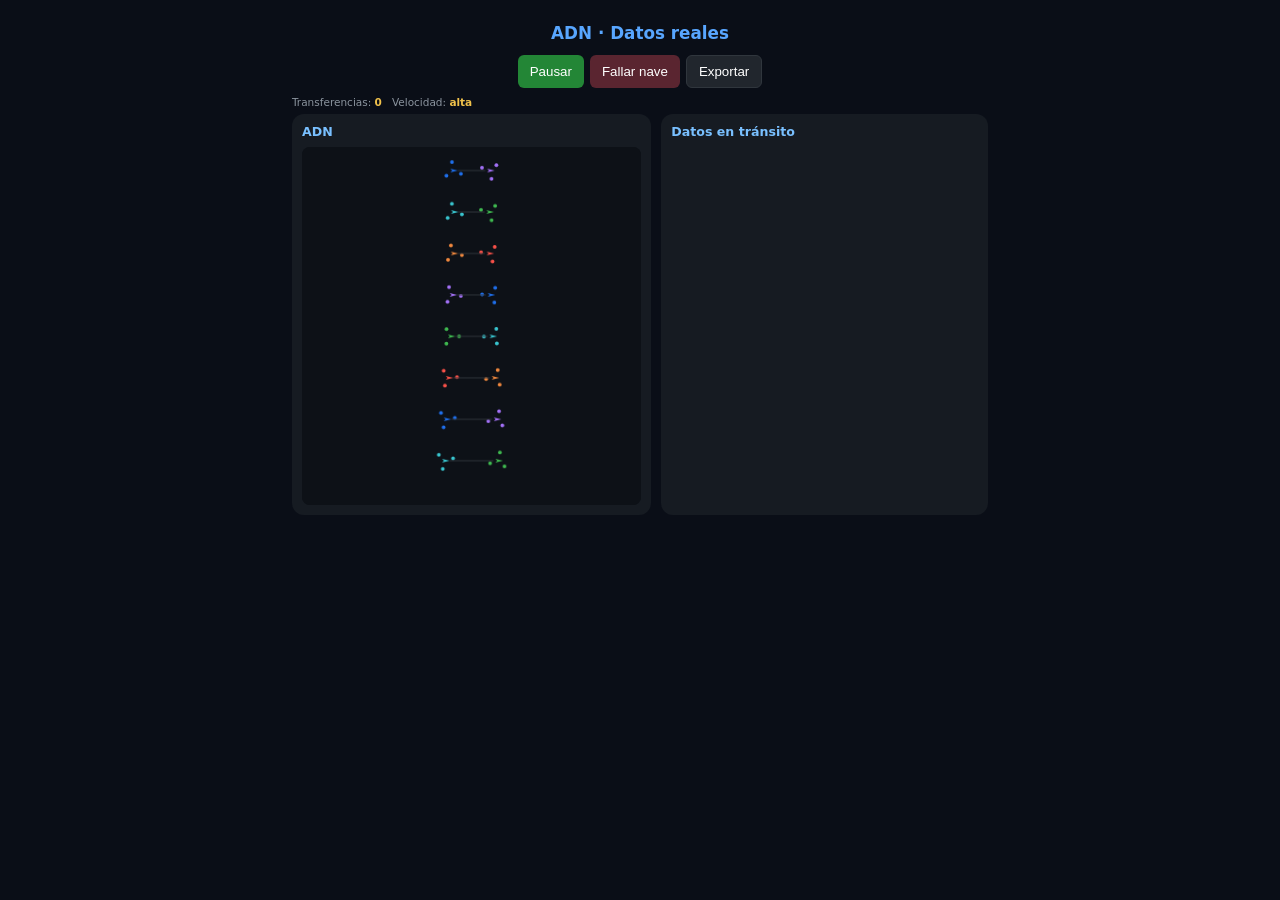
==== adn_datos_reales.html @ 2b7efff4 "Agregar simulación ADN con datos reales" ====
<!DOCTYPE html>
<html lang="es">
<head>
<meta charset="utf-8">
<meta name="viewport" content="width=device-width,initial-scale=1">
<title>ADN · Datos reales</title>
<style>
*{box-sizing:border-box}
body{margin:0;background:#0a0e17;color:#e6edf3;font:14px system-ui}
main{max-width:720px;margin:auto;padding:12px}
h1{color:#58a6ff;font-size:1.2em;text-align:center}
.controls{display:flex;flex-wrap:wrap;gap:6px;justify-content:center;margin:8px 0}
button{padding:8px 12px;border-radius:6px;border:none;background:#238636;color:#fff;cursor:pointer}
button.alt{background:#21262d;border:1px solid #30363d}
button.warn{background:#5a2530}
.views{display:grid;grid-template-columns:1.1fr 1fr;gap:10px}
@media(max-width:600px){.views{grid-template-columns:1fr}}
.panel{background:#161b22;border-radius:12px;padding:10px}
.panel h3{margin:0 0 8px;font-size:0.9em;color:#79c0ff}
canvas{width:100%;background:#0d1117;border-radius:8px;display:block}
.log{font-size:0.7em;color:#8b949e;max-height:180px;overflow:auto}
.entry{padding:3px 0;border-bottom:1px solid #21262d}
.entry b{color:#3fb950}
.stats{display:flex;gap:10px;font-size:0.75em;color:#8b949e;margin:6px 0}
.stats b{color:#f0c14b}
</style>
</head>
<body>
<main>
<h1>ADN · Datos reales</h1>
<div class="controls">
  <button onclick="togglePause()">Pausar</button>
  <button class="warn" onclick="failShip()">Fallar nave</button>
  <button class="alt" onclick="exportLog()">Exportar</button>
</div>
<div class="stats">
  <span>Transferencias: <b id="count">0</b></span>
  <span>Velocidad: <b id="speed">alta</b></span>
</div>
<div class="views">
  <div class="panel">
    <h3>ADN</h3>
    <canvas id="adn" width="360" height="380"></canvas>
  </div>
  <div class="panel">
    <h3>Datos en tránsito</h3>
    <div id="log" class="log"></div>
  </div>
</div>
</main>
<script>
const canvas = document.getElementById('adn');
const ctx = canvas.getContext('2d');
let t = 0, paused = false, transferCount = 0;
let packets = [];
let logEntries = [];

const colors = ['#1f6feb','#39c5cf','#f0883e','#a371f7','#3fb950','#f85149'];
const pairs = 8;
const ships = [];

const dataTypes = [
  { type: 'pago', unit: 'XRP', gen: () => (Math.random() * 50 + 1).toFixed(2) },
  { type: 'temperatura', unit: '°C', gen: () => (Math.random() * 15 + 18).toFixed(1) },
  { type: 'humedad', unit: '%', gen: () => Math.floor(Math.random() * 40 + 40) },
  { type: 'material', unit: 'm²', gen: () => (Math.random() * 20 + 5).toFixed(1) },
  { type: 'avance', unit: '%', gen: () => Math.floor(Math.random() * 30 + 70) },
  { type: 'alerta', unit: '', gen: () => ['filtración', 'retraso', 'faltante', 'ok'][Math.floor(Math.random() * 4)] }
];

for (let i = 0; i < pairs; i++) {
  const y = 25 + i * 44;
  ships.push({ id: i * 2, y, side: -1, color: colors[i % colors.length], alive: true });
  ships.push({ id: i * 2 + 1, y, side: 1, color: colors[(i + 3) % colors.length], alive: true });
}

function getPos(ship) {
  const twist = t * 0.5 + ship.y * 0.01;
  const offset = Math.sin(twist) * 35;
  return { x: 180 + ship.side * (24 - offset * 0.15), y: ship.y };
}

function spawnPacket() {
  const alive = ships.filter(s => s.alive);
  if (alive.length < 2) return;
  const from = alive[Math.floor(Math.random() * alive.length)];
  let to = alive[Math.floor(Math.random() * alive.length)];
  while (to === from) to = alive[Math.floor(Math.random() * alive.length)];
  const dt = dataTypes[Math.floor(Math.random() * dataTypes.length)];
  packets.push({ from, to, progress: 0, type: dt.type, value: dt.gen(), unit: dt.unit });
}

function addLog(msg) {
  logEntries.unshift({ time: new Date().toLocaleTimeString(), msg });
  document.getElementById('log').innerHTML = logEntries.slice(0, 25).map(e => 
    `<div class="entry">${e.time} · ${e.msg}</div>`
  ).join('');
  document.getElementById('count').textContent = ++transferCount;
}

function togglePause() { paused = !paused; }
function failShip() {
  const alive = ships.filter(s => s.alive);
  if (!alive.length) return;
  const ship = alive[Math.floor(Math.random() * alive.length)];
  ship.alive = false;
  addLog(`<b>Nave ${ship.id} falló</b>`);
  setTimeout(() => { ship.alive = true; addLog(`Nave ${ship.id} restaurada`); }, 2500);
}
function exportLog() {
  const a = document.createElement('a');
  a.href = URL.createObjectURL(new Blob([JSON.stringify(logEntries, null, 2)], { type: 'application/json' }));
  a.download = 'datos_adn.json';
  a.click();
}

function draw() {
  ctx.fillStyle = '#0d1117';
  ctx.fillRect(0, 0, 360, 380);

  ships.forEach(ship => {
    const pos = getPos(ship);
    ctx.globalAlpha = ship.alive ? 1 : 0.25;

    if (ship.alive) {
      for (let j = 0; j < 3; j++) {
        const a = t * 3 + j * (Math.PI * 2 / 3) + ship.id;
        ctx.fillStyle = ship.color;
        ctx.beginPath();
        ctx.arc(pos.x + Math.cos(a) * 9, pos.y + Math.sin(a) * 9, 2, 0, Math.PI * 2);
        ctx.fill();
      }
    }

    ctx.fillStyle = ship.alive ? ship.color : '#642f39';
    ctx.beginPath();
    ctx.moveTo(pos.x + 5, pos.y);
    ctx.lineTo(pos.x - 3, pos.y + 2);
    ctx.lineTo(pos.x - 1, pos.y);
    ctx.lineTo(pos.x - 3, pos.y - 2);
    ctx.fill();
    ctx.globalAlpha = 1;
  });

  for (let i = 0; i < pairs; i++) {
    const p1 = getPos(ships[i * 2]);
    const p2 = getPos(ships[i * 2 + 1]);
    ctx.strokeStyle = '#30363d';
    ctx.beginPath();
    ctx.moveTo(p1.x + 5, p1.y);
    ctx.lineTo(p2.x - 5, p2.y);
    ctx.stroke();
  }

  packets.forEach(p => {
    if (!p.from.alive || !p.to.alive) { p.progress = 2; return; }
    p.progress += 0.018;
    const fp = getPos(p.from), tp = getPos(p.to);
    const x = fp.x + (tp.x - fp.x) * p.progress;
    const y = fp.y + (tp.y - fp.y) * p.progress;
    ctx.fillStyle = '#f0c14b';
    ctx.beginPath();
    ctx.arc(x, y, 3, 0, Math.PI * 2);
    ctx.fill();
    if (p.progress >= 1) addLog(`Nave ${p.from.id}→${p.to.id}: <b>${p.type}</b> ${p.value}${p.unit}`);
  });
  packets = packets.filter(p => p.progress < 1.5);

  if (!paused && Math.random() < 0.04) spawnPacket();
  if (!paused) t += 0.025;
  requestAnimationFrame(draw);
}
draw();
</script>
</body>
</html>
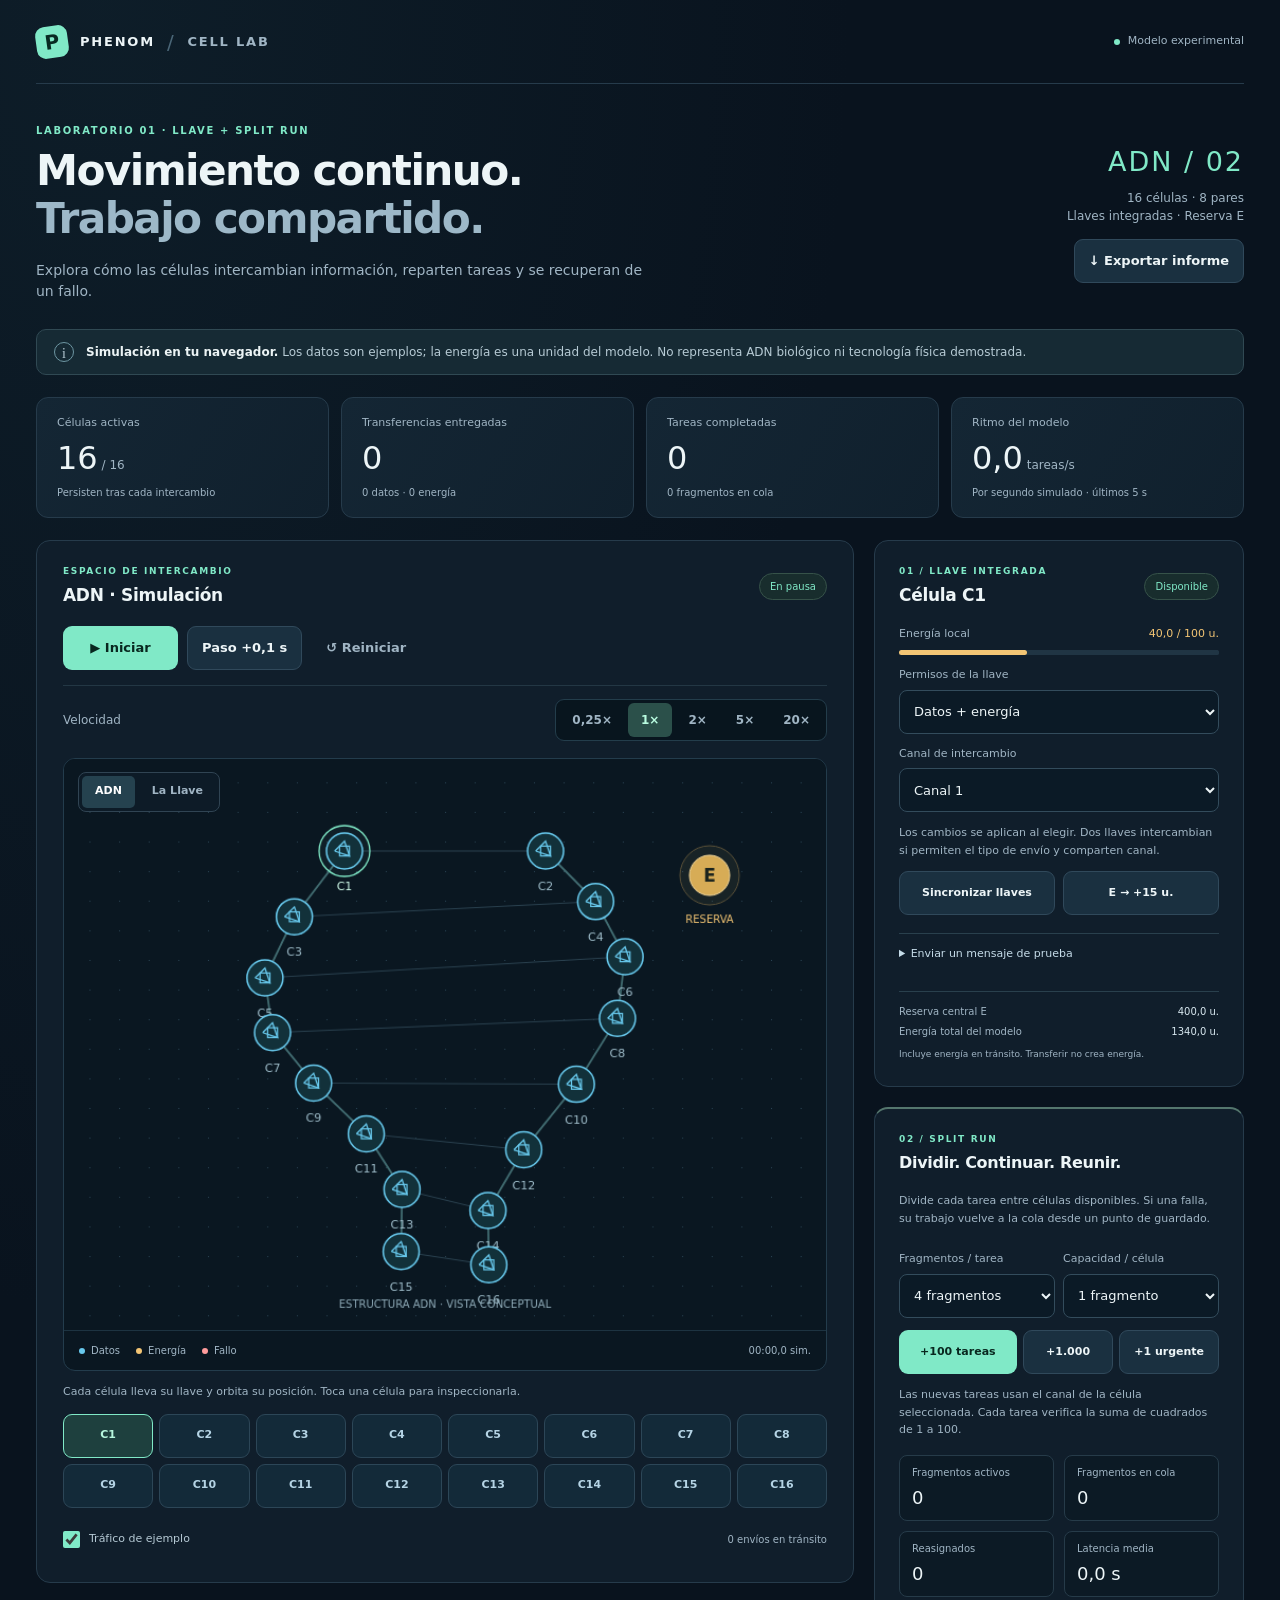
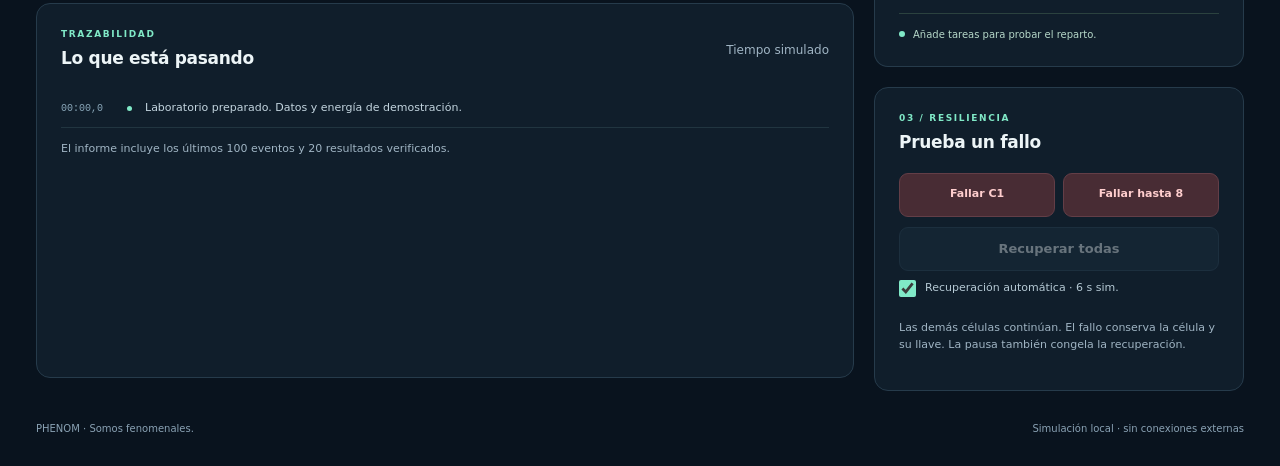
==== commit b13165d2: "feat: ampliar ADN con velocidades, llaves y Split Run resiliente Añade controles de tiempo, permisos" ====
--- a/adn_datos_reales.html
+++ b/adn_datos_reales.html
@@ -1,176 +1,89 @@
 <!DOCTYPE html>
 <html lang="es">
 <head>
-<meta charset="utf-8">
-<meta name="viewport" content="width=device-width,initial-scale=1">
-<title>ADN · Datos reales</title>
-<style>
-*{box-sizing:border-box}
-body{margin:0;background:#0a0e17;color:#e6edf3;font:14px system-ui}
-main{max-width:720px;margin:auto;padding:12px}
-h1{color:#58a6ff;font-size:1.2em;text-align:center}
-.controls{display:flex;flex-wrap:wrap;gap:6px;justify-content:center;margin:8px 0}
-button{padding:8px 12px;border-radius:6px;border:none;background:#238636;color:#fff;cursor:pointer}
-button.alt{background:#21262d;border:1px solid #30363d}
-button.warn{background:#5a2530}
-.views{display:grid;grid-template-columns:1.1fr 1fr;gap:10px}
-@media(max-width:600px){.views{grid-template-columns:1fr}}
-.panel{background:#161b22;border-radius:12px;padding:10px}
-.panel h3{margin:0 0 8px;font-size:0.9em;color:#79c0ff}
-canvas{width:100%;background:#0d1117;border-radius:8px;display:block}
-.log{font-size:0.7em;color:#8b949e;max-height:180px;overflow:auto}
-.entry{padding:3px 0;border-bottom:1px solid #21262d}
-.entry b{color:#3fb950}
-.stats{display:flex;gap:10px;font-size:0.75em;color:#8b949e;margin:6px 0}
-.stats b{color:#f0c14b}
-</style>
+  <meta charset="utf-8">
+  <meta name="viewport" content="width=device-width,initial-scale=1">
+  <meta name="theme-color" content="#09131e">
+  <meta name="description" content="Laboratorio interactivo Phenom: simulación ADN, llaves integradas y tareas Split Run.">
+  <title>Phenom · ADN / Split Run</title>
+  <link rel="icon" href="data:image/svg+xml,%3Csvg xmlns='http://www.w3.org/2000/svg' viewBox='0 0 60 60'%3E%3Crect width='60' height='60' rx='16' fill='%2309131e'/%3E%3Cpath d='M10 30 30 10 42 42Z' fill='none' stroke='%2373e0c1' stroke-width='4'/%3E%3C/svg%3E">
+  <link rel="stylesheet" href="styles.css">
+  <script defer src="engine.js"></script>
+  <script defer src="app.js"></script>
 </head>
 <body>
-<main>
-<h1>ADN · Datos reales</h1>
-<div class="controls">
-  <button onclick="togglePause()">Pausar</button>
-  <button class="warn" onclick="failShip()">Fallar nave</button>
-  <button class="alt" onclick="exportLog()">Exportar</button>
-</div>
-<div class="stats">
-  <span>Transferencias: <b id="count">0</b></span>
-  <span>Velocidad: <b id="speed">alta</b></span>
-</div>
-<div class="views">
-  <div class="panel">
-    <h3>ADN</h3>
-    <canvas id="adn" width="360" height="380"></canvas>
-  </div>
-  <div class="panel">
-    <h3>Datos en tránsito</h3>
-    <div id="log" class="log"></div>
-  </div>
-</div>
-</main>
-<script>
-const canvas = document.getElementById('adn');
-const ctx = canvas.getContext('2d');
-let t = 0, paused = false, transferCount = 0;
-let packets = [];
-let logEntries = [];
-
-const colors = ['#1f6feb','#39c5cf','#f0883e','#a371f7','#3fb950','#f85149'];
-const pairs = 8;
-const ships = [];
-
-const dataTypes = [
-  { type: 'pago', unit: 'XRP', gen: () => (Math.random() * 50 + 1).toFixed(2) },
-  { type: 'temperatura', unit: '°C', gen: () => (Math.random() * 15 + 18).toFixed(1) },
-  { type: 'humedad', unit: '%', gen: () => Math.floor(Math.random() * 40 + 40) },
-  { type: 'material', unit: 'm²', gen: () => (Math.random() * 20 + 5).toFixed(1) },
-  { type: 'avance', unit: '%', gen: () => Math.floor(Math.random() * 30 + 70) },
-  { type: 'alerta', unit: '', gen: () => ['filtración', 'retraso', 'faltante', 'ok'][Math.floor(Math.random() * 4)] }
-];
-
-for (let i = 0; i < pairs; i++) {
-  const y = 25 + i * 44;
-  ships.push({ id: i * 2, y, side: -1, color: colors[i % colors.length], alive: true });
-  ships.push({ id: i * 2 + 1, y, side: 1, color: colors[(i + 3) % colors.length], alive: true });
-}
-
-function getPos(ship) {
-  const twist = t * 0.5 + ship.y * 0.01;
-  const offset = Math.sin(twist) * 35;
-  return { x: 180 + ship.side * (24 - offset * 0.15), y: ship.y };
-}
-
-function spawnPacket() {
-  const alive = ships.filter(s => s.alive);
-  if (alive.length < 2) return;
-  const from = alive[Math.floor(Math.random() * alive.length)];
-  let to = alive[Math.floor(Math.random() * alive.length)];
-  while (to === from) to = alive[Math.floor(Math.random() * alive.length)];
-  const dt = dataTypes[Math.floor(Math.random() * dataTypes.length)];
-  packets.push({ from, to, progress: 0, type: dt.type, value: dt.gen(), unit: dt.unit });
-}
-
-function addLog(msg) {
-  logEntries.unshift({ time: new Date().toLocaleTimeString(), msg });
-  document.getElementById('log').innerHTML = logEntries.slice(0, 25).map(e => 
-    `<div class="entry">${e.time} · ${e.msg}</div>`
-  ).join('');
-  document.getElementById('count').textContent = ++transferCount;
-}
-
-function togglePause() { paused = !paused; }
-function failShip() {
-  const alive = ships.filter(s => s.alive);
-  if (!alive.length) return;
-  const ship = alive[Math.floor(Math.random() * alive.length)];
-  ship.alive = false;
-  addLog(`<b>Nave ${ship.id} falló</b>`);
-  setTimeout(() => { ship.alive = true; addLog(`Nave ${ship.id} restaurada`); }, 2500);
-}
-function exportLog() {
-  const a = document.createElement('a');
-  a.href = URL.createObjectURL(new Blob([JSON.stringify(logEntries, null, 2)], { type: 'application/json' }));
-  a.download = 'datos_adn.json';
-  a.click();
-}
-
-function draw() {
-  ctx.fillStyle = '#0d1117';
-  ctx.fillRect(0, 0, 360, 380);
-
-  ships.forEach(ship => {
-    const pos = getPos(ship);
-    ctx.globalAlpha = ship.alive ? 1 : 0.25;
-
-    if (ship.alive) {
-      for (let j = 0; j < 3; j++) {
-        const a = t * 3 + j * (Math.PI * 2 / 3) + ship.id;
-        ctx.fillStyle = ship.color;
-        ctx.beginPath();
-        ctx.arc(pos.x + Math.cos(a) * 9, pos.y + Math.sin(a) * 9, 2, 0, Math.PI * 2);
-        ctx.fill();
-      }
-    }
-
-    ctx.fillStyle = ship.alive ? ship.color : '#642f39';
-    ctx.beginPath();
-    ctx.moveTo(pos.x + 5, pos.y);
-    ctx.lineTo(pos.x - 3, pos.y + 2);
-    ctx.lineTo(pos.x - 1, pos.y);
-    ctx.lineTo(pos.x - 3, pos.y - 2);
-    ctx.fill();
-    ctx.globalAlpha = 1;
-  });
-
-  for (let i = 0; i < pairs; i++) {
-    const p1 = getPos(ships[i * 2]);
-    const p2 = getPos(ships[i * 2 + 1]);
-    ctx.strokeStyle = '#30363d';
-    ctx.beginPath();
-    ctx.moveTo(p1.x + 5, p1.y);
-    ctx.lineTo(p2.x - 5, p2.y);
-    ctx.stroke();
-  }
-
-  packets.forEach(p => {
-    if (!p.from.alive || !p.to.alive) { p.progress = 2; return; }
-    p.progress += 0.018;
-    const fp = getPos(p.from), tp = getPos(p.to);
-    const x = fp.x + (tp.x - fp.x) * p.progress;
-    const y = fp.y + (tp.y - fp.y) * p.progress;
-    ctx.fillStyle = '#f0c14b';
-    ctx.beginPath();
-    ctx.arc(x, y, 3, 0, Math.PI * 2);
-    ctx.fill();
-    if (p.progress >= 1) addLog(`Nave ${p.from.id}→${p.to.id}: <b>${p.type}</b> ${p.value}${p.unit}`);
-  });
-  packets = packets.filter(p => p.progress < 1.5);
-
-  if (!paused && Math.random() < 0.04) spawnPacket();
-  if (!paused) t += 0.025;
-  requestAnimationFrame(draw);
-}
-draw();
-</script>
+  <a href="#laboratorio" class="skip-link">Ir al laboratorio</a>
+  <main>
+    <header class="topbar">
+      <a class="brand" href="./"><span class="brand-mark" aria-hidden="true">P</span> PHENOM <span class="brand-divider">/</span> <span class="muted">CELL LAB</span></a>
+      <span class="experiment"><span class="dot"></span> Modelo experimental</span>
+    </header>
+    <section class="hero">
+      <div><p class="eyebrow">LABORATORIO 01 · LLAVE + SPLIT RUN</p><h1>Movimiento continuo.<br><span>Trabajo compartido.</span></h1><p class="intro">Explora cómo las células intercambian información, reparten tareas y se recuperan de un fallo.</p></div>
+      <div class="hero-aside"><div class="version">ADN / 02</div><p>16 células · 8 pares<br>Llaves integradas · Reserva E</p><button id="export" class="secondary">↓ Exportar informe</button></div>
+    </section>
+    <div class="notice"><span class="notice-icon" aria-hidden="true">i</span><p><strong>Simulación en tu navegador.</strong> Los datos son ejemplos; la energía es una unidad del modelo. No representa ADN biológico ni tecnología física demostrada.</p></div>
+    <section class="metrics" aria-label="Métricas de la simulación">
+      <div class="metric"><span>Células activas</span><strong><b id="active">16</b><small> / 16</small></strong><span class="metric-foot">Persisten tras cada intercambio</span></div>
+      <div class="metric"><span>Transferencias entregadas</span><strong id="transfers">0</strong><span class="metric-foot" id="transfer-detail">0 datos · 0 energía</span></div>
+      <div class="metric"><span>Tareas completadas</span><strong id="completed">0</strong><span class="metric-foot" id="task-detail">0 fragmentos en cola</span></div>
+      <div class="metric"><span>Ritmo del modelo</span><strong><b id="rate">0,0</b><small> tareas/s</small></strong><span class="metric-foot">Por segundo simulado · últimos 5 s</span></div>
+    </section>
+    <section id="laboratorio" class="workspace">
+      <div class="lab-column">
+        <div class="panel simulation-panel">
+          <div class="panel-title"><div><p class="eyebrow">ESPACIO DE INTERCAMBIO</p><h2>ADN · Simulación</h2></div><span id="status" class="status">En pausa</span></div>
+          <div class="transport"><button id="play" class="primary">▶ Iniciar</button><button id="step" class="secondary">Paso +0,1 s</button><button id="reset" class="quiet">↺ Reiniciar</button></div>
+          <div class="speed-row"><span>Velocidad</span><div class="segmented" role="group" aria-label="Velocidad de simulación"><button data-speed="0.25" aria-pressed="false">0,25×</button><button data-speed="1" aria-pressed="true">1×</button><button data-speed="2" aria-pressed="false">2×</button><button data-speed="5" aria-pressed="false">5×</button><button data-speed="20" aria-pressed="false">20×</button></div></div>
+          <div class="canvas-wrap">
+            <div class="view-tabs" role="group" aria-label="Vista de la simulación"><button data-view="adn" aria-pressed="true">ADN</button><button data-view="key" aria-pressed="false">La Llave</button></div>
+            <canvas id="view" width="720" height="540" aria-label="Células con llave integrada, órbitas y transferencias. También puedes seleccionarlas con los botones bajo el gráfico.">Tu navegador necesita soporte para canvas. Los controles y las métricas permanecen disponibles.</canvas>
+            <div class="canvas-footer"><span><span class="dot cyan"></span> Datos</span><span><span class="dot gold"></span> Energía</span><span><span class="dot red"></span> Fallo</span><span id="clock">00:00,0 sim.</span></div>
+          </div>
+          <p id="view-caption" class="caption">Cada célula lleva su llave y orbita su posición. Toca una célula para inspeccionarla.</p>
+          <div class="cell-selector" id="cell-selector" role="group" aria-label="Seleccionar célula"></div>
+          <div class="lab-options"><label class="check"><input id="traffic" type="checkbox" checked> Tráfico de ejemplo</label><span id="packet-count" class="muted">0 envíos en tránsito</span></div>
+        </div>
+        <div class="panel events-panel">
+          <div class="panel-title"><div><p class="eyebrow">TRAZABILIDAD</p><h2>Lo que está pasando</h2></div><span class="muted small">Tiempo simulado</span></div>
+          <ol id="events" class="events" aria-label="Últimos eventos"></ol>
+          <p class="caption">El informe incluye los últimos 100 eventos y 20 resultados verificados.</p>
+        </div>
+      </div>
+      <aside class="control-column">
+        <section class="panel key-panel" aria-labelledby="key-title">
+          <div class="panel-title"><div><p class="eyebrow">01 / LLAVE INTEGRADA</p><h2 id="key-title">Célula <span id="selected-name">C1</span></h2></div><span id="cell-state" class="tag">Disponible</span></div>
+          <div class="energy-reading"><span>Energía local <b id="cell-energy">40,0 / 100 u.</b></span><progress id="energy-bar" max="100" value="40" aria-label="Energía de la célula"></progress></div>
+          <label class="field">Permisos de la llave<select id="key-mode"><option value="both">Datos + energía</option><option value="data">Solo datos</option><option value="energy">Solo energía</option><option value="closed">Llave cerrada</option></select></label>
+          <label class="field">Canal de intercambio<select id="key-channel"><option value="1">Canal 1</option><option value="2">Canal 2</option><option value="3">Canal 3</option><option value="4">Canal 4</option></select></label>
+          <p class="hint">Los cambios se aplican al elegir. Dos llaves intercambian si permiten el tipo de envío y comparten canal.</p>
+          <div class="two-buttons"><button id="sync" class="secondary">Sincronizar llaves</button><button id="support" class="secondary">E → +15 u.</button></div>
+          <details class="details"><summary>Enviar un mensaje de prueba</summary><label class="field">Mensaje<input id="payload" type="text" maxlength="160" value="Phenom · conexión de prueba" autocomplete="off"></label><label class="field">Destino<select id="destination"></select></label><button id="send" class="secondary full">Enviar desde la célula seleccionada</button></details>
+          <div class="energy-total"><span>Reserva central E <b id="reserve">400,0 u.</b></span><span>Energía total del modelo <b id="total-energy">—</b></span><small>Incluye energía en tránsito. Transferir no crea energía.</small></div>
+        </section>
+        <section class="panel split-panel" aria-labelledby="split-title">
+          <div class="panel-title"><div><p class="eyebrow">02 / SPLIT RUN</p><h2 id="split-title">Dividir. Continuar. Reunir.</h2></div></div>
+          <p class="hint">Divide cada tarea entre células disponibles. Si una falla, su trabajo vuelve a la cola desde un punto de guardado.</p>
+          <div class="two-fields"><label class="field">Fragmentos / tarea<select id="parts"><option value="1">1 · sin división</option><option value="2">2 fragmentos</option><option value="4" selected>4 fragmentos</option></select></label><label class="field">Capacidad / célula<select id="capacity"><option value="1">1 fragmento</option><option value="2">2 simultáneos</option><option value="4">4 simultáneos</option></select></label></div>
+          <div class="task-buttons"><button id="add-small" class="primary">+100 tareas</button><button id="add-large" class="secondary">+1.000</button><button id="add-urgent" class="secondary">+1 urgente</button></div>
+          <p class="hint">Las nuevas tareas usan el canal de la célula seleccionada. Cada tarea verifica la suma de cuadrados de 1 a 100.</p>
+          <dl class="split-stats"><div><dt>Fragmentos activos</dt><dd id="running">0</dd></div><div><dt>Fragmentos en cola</dt><dd id="queued">0</dd></div><div><dt>Reasignados</dt><dd id="reassigned">0</dd></div><div><dt>Latencia media</dt><dd id="latency">0,0 s</dd></div></dl>
+          <p id="queue-note" class="queue-note" hidden></p>
+          <div class="result-line"><span class="dot"></span><span id="result">Añade tareas para probar el reparto.</span></div>
+        </section>
+        <section class="panel" aria-labelledby="fault-title">
+          <div class="panel-title"><div><p class="eyebrow">03 / RESILIENCIA</p><h2 id="fault-title">Prueba un fallo</h2></div></div>
+          <div class="two-buttons"><button id="fail-selected" class="danger">Fallar C1</button><button id="fail-half" class="danger">Fallar hasta 8</button></div>
+          <button id="recover" class="secondary full">Recuperar todas</button>
+          <label class="check"><input id="auto-recovery" type="checkbox" checked> Recuperación automática · 6 s sim.</label>
+          <p class="hint">Las demás células continúan. El fallo conserva la célula y su llave. La pausa también congela la recuperación.</p>
+        </section>
+      </aside>
+    </section>
+    <footer><span>PHENOM · Somos fenomenales.</span><span>Simulación local · sin conexiones externas</span></footer>
+  </main>
+  <div id="announcement" class="toast" role="status" aria-live="polite"></div>
+  <dialog id="reset-dialog"><h2>¿Reiniciar el laboratorio?</h2><p>Se borrarán las tareas, métricas y cambios de llaves de esta sesión. Puedes exportar el informe antes.</p><form method="dialog"><button value="cancel" class="secondary">Cancelar</button><button value="reset" class="primary">Reiniciar</button></form></dialog>
+  <noscript><p class="notice">Activa JavaScript para utilizar la simulación.</p></noscript>
 </body>
-</html>+</html>
--- a/styles.css
+++ b/styles.css
@@ -0,0 +1,8 @@
+:root{color-scheme:dark;--bg:#09131e;--panel:#101e2b;--panel-2:#122331;--border:#263b4b;--text:#edf5f7;--muted:#a0b5c4;--accent:#80e9c7;--cyan:#68c9ed;--gold:#f3c574;--red:#ff9c9c;font-family:Inter,ui-sans-serif,system-ui,-apple-system,BlinkMacSystemFont,"Segoe UI",sans-serif}
+*{box-sizing:border-box}body{margin:0;background:radial-gradient(ellipse at 8% 0%,#17323e55,transparent 45%),var(--bg);color:var(--text);font-size:14px;line-height:1.5}button,input,select{font:inherit}button,a,input,select,summary{-webkit-tap-highlight-color:transparent}button{cursor:pointer;min-height:44px;border:1px solid transparent;border-radius:9px;padding:10px 14px;font-size:13px;font-weight:650;transition:background .15s,border-color .15s}button:disabled{opacity:.4;cursor:default}button:focus-visible,a:focus-visible,select:focus-visible,input:focus-visible,summary:focus-visible{outline:2px solid var(--accent);outline-offset:3px}button:hover:not(:disabled){filter:brightness(1.12)}button.primary{background:var(--accent);color:#08271f}button.secondary{background:#1a3040;color:var(--text);border-color:#30495b}button.quiet{background:transparent;color:var(--muted)}button.danger{background:#482c34;color:#ffcece;border-color:#633e47}.full{width:100%;margin-top:10px}.muted{color:var(--muted)}.small{font-size:12px}main{max-width:1420px;margin:0 auto;padding:0 36px}.topbar{display:flex;align-items:center;justify-content:space-between;gap:16px;min-height:84px;border-bottom:1px solid var(--border)}.brand{display:flex;align-items:center;gap:12px;text-decoration:none;color:var(--text);font-size:13px;font-weight:750;letter-spacing:1.8px}.brand-mark{display:grid;place-items:center;background:var(--accent);color:#082a22;font-size:20px;width:32px;height:32px;border-radius:9px;letter-spacing:0;transform:rotate(-8deg)}.brand-divider{color:#4a6677;font-size:20px;font-weight:400}.experiment{font-size:11px;color:var(--muted);display:flex;align-items:center;gap:8px;white-space:nowrap}.dot{width:6px;height:6px;display:inline-block;background:var(--accent);border-radius:50%;flex-shrink:0}.cyan{background:var(--cyan)}.gold{background:var(--gold)}.red{background:var(--red)}.hero{display:flex;justify-content:space-between;gap:28px;padding:39px 0 27px;align-items:center}.eyebrow{font-size:10px;font-weight:700;color:var(--accent);letter-spacing:1.65px;margin:0 0 9px}h1{font-size:clamp(30px,3.3vw,48px);line-height:1.14;letter-spacing:-1.6px;margin:0}h1 span{color:#9db8c8}.intro{color:var(--muted);max-width:620px;margin:17px 0 0;font-size:14px}.hero-aside{min-width:180px;text-align:right}.version{font-size:27px;color:var(--accent);font-weight:300;letter-spacing:2px}.hero-aside p{color:var(--muted);font-size:12px;margin:6px 0 14px}.notice{display:flex;align-items:center;gap:12px;background:#162a34;border:1px solid #304953;padding:12px 17px;border-radius:10px;color:#b7cbd5}.notice p{margin:0;font-size:12px}.notice strong{color:#ecf4f5}.notice-icon{border:1px solid #6d96a2;border-radius:50%;width:20px;height:20px;display:grid;place-items:center;flex-shrink:0;font-family:Georgia,serif}.metrics{display:grid;grid-template-columns:repeat(4,1fr);margin:22px 0;gap:12px}.metric{border:1px solid var(--border);background:linear-gradient(120deg,#142634,#10202d);border-radius:12px;padding:17px 20px;min-width:0}.metric>span{display:block;font-size:11px;color:var(--muted)}.metric>strong{display:block;font-size:32px;font-weight:500;line-height:1.4;margin:4px 0}.metric b{font-weight:500}.metric small{font-size:12px;color:var(--muted);font-weight:400}.metric .metric-foot{font-size:10px}.workspace{display:grid;grid-template-columns:minmax(0,1fr) 354px;gap:20px;align-items:start}.lab-column,.control-column{display:flex;flex-direction:column;gap:20px;min-width:0}.panel{border:1px solid var(--border);border-radius:14px;padding:21px;background:var(--panel);overflow:hidden}.panel-title{display:flex;align-items:center;justify-content:space-between;gap:12px;margin-bottom:17px}.panel-title .eyebrow{font-size:9px;margin-bottom:5px}h2{margin:0;font-size:17px;font-weight:600;letter-spacing:-.3px}.status,.tag{font-size:10px;white-space:nowrap;padding:5px 10px;border:1px solid #365249;border-radius:30px;background:#182d2d;color:var(--accent)}.status.running{background:#204939}.tag.failed{background:#422b35;color:#ffc3c3;border-color:#70454e}.transport{display:flex;gap:9px;flex-wrap:wrap;margin-bottom:15px}.transport .primary{min-width:115px}.speed-row{display:flex;align-items:center;justify-content:space-between;gap:14px;border-top:1px solid #233744;padding:13px 0 17px}.speed-row>span{font-size:12px;color:var(--muted)}.segmented{display:flex;gap:3px;padding:3px;background:#08151e;border:1px solid #233d4b;border-radius:9px}.segmented button{border:0;background:transparent;color:var(--muted);padding:5px 13px;min-height:34px;font-size:12px;border-radius:6px}.segmented button[aria-pressed=true]{background:#2b504a;color:#b9fce0}.canvas-wrap{position:relative;border:1px solid #233c4c;border-radius:12px;background:#0a1721;overflow:hidden}.view-tabs{position:absolute;top:13px;left:14px;display:flex;gap:4px;z-index:1;border:1px solid #304453;border-radius:8px;padding:3px;background:#0d1b27}.view-tabs button{min-height:32px;font-size:11px;padding:5px 13px;color:var(--muted);background:transparent;border:0;border-radius:5px}.view-tabs button[aria-pressed=true]{background:#25424f;color:#fff}canvas{display:block;width:100%;height:auto;aspect-ratio:4/3;touch-action:pan-y}.canvas-footer{display:flex;align-items:center;gap:16px;min-height:40px;padding:8px 15px;font-size:10px;color:var(--muted);border-top:1px solid #1d3341}.canvas-footer>span{display:flex;gap:6px;align-items:center}.canvas-footer #clock{margin-left:auto;font-variant-numeric:tabular-nums}.caption{font-size:11px;color:var(--muted);margin:13px 0}.cell-selector{display:grid;grid-template-columns:repeat(8,1fr);gap:6px}.cell-selector button{min-width:0;padding:5px 2px;font-size:11px;background:#132a39;border:1px solid #2c4657;color:#b5d4e5;font-variant-numeric:tabular-nums}.cell-selector button[aria-pressed=true]{border-color:var(--accent);background:#1e403e;color:#b7f7dd}.cell-selector button[data-state=failed]{color:#ffb6b6;background:#402a34;border-color:#734752}.cell-selector button[data-state=closed]{color:#b1b7c4;background:#242e3c}.lab-options{display:flex;justify-content:space-between;gap:12px;align-items:center;margin-top:14px;font-size:10px}.check{display:flex;align-items:center;gap:9px;color:#b5c9d4;font-size:11px;min-height:36px;cursor:pointer}.check input{accent-color:var(--accent);width:17px;height:17px;margin:0}.field{display:flex;flex-direction:column;font-size:11px;color:var(--muted);gap:6px;margin:12px 0}select,input[type=text]{border:1px solid #334c5c;background:#0b1a26;color:var(--text);border-radius:8px;min-height:44px;width:100%;min-width:0;padding:8px 10px;font-size:13px}.hint{font-size:11px;line-height:1.6;color:var(--muted);margin:12px 0}.two-buttons,.two-fields{display:grid;grid-template-columns:1fr 1fr;gap:8px}.two-buttons button{font-size:11px;padding:9px 6px}.energy-reading>span{display:flex;justify-content:space-between;font-size:11px;color:var(--muted);margin-bottom:8px}.energy-reading b{color:var(--gold);font-weight:500}progress{width:100%;height:5px;border:0;border-radius:10px;background:#203544;display:block;accent-color:var(--gold)}progress::-webkit-progress-bar{background:#203544;border-radius:10px}progress::-webkit-progress-value{background:var(--gold);border-radius:10px}progress::-moz-progress-bar{background:var(--gold);border-radius:10px}.details{border-top:1px solid #29404d;margin-top:18px;padding-top:12px}.details summary{cursor:pointer;font-size:11px;color:#c5dce9;min-height:30px}.energy-total{margin-top:15px;border-top:1px solid #29404d;padding-top:12px;display:flex;flex-direction:column;gap:5px}.energy-total>span{display:flex;justify-content:space-between;gap:8px;font-size:10px;color:var(--muted)}.energy-total b{color:#d7e7ef;font-weight:500}.energy-total small{font-size:9px;color:var(--muted);margin-top:4px}.split-panel{border-top:2px solid #54766d}.split-panel h2{font-size:16px}.task-buttons{display:grid;grid-template-columns:1.3fr 1fr 1.1fr;gap:6px}.task-buttons button{font-size:11px;padding:9px 4px}.split-stats{display:grid;grid-template-columns:1fr 1fr;gap:10px;margin:16px 0}.split-stats>div{background:#0c1a25;border:1px solid #263b49;padding:9px 12px;border-radius:8px}.split-stats dt{font-size:10px;color:var(--muted)}.split-stats dd{margin:4px 0 0;font-size:18px}.result-line{display:flex;align-items:center;gap:8px;font-size:10px;color:#b6d8c9;border-top:1px solid #2b423f;padding-top:13px}.queue-note{font-size:11px;color:#f8d99c;padding:10px;background:#392f22;border-radius:7px}.events{list-style:none;padding:0;margin:0;max-height:350px;overflow:auto}.events li{display:grid;grid-template-columns:55px 7px minmax(0,1fr);gap:11px;align-items:baseline;border-bottom:1px solid #213540;padding:11px 0;font-size:11px;overflow-wrap:anywhere}.events time{color:#89a6b8;font:10px ui-monospace,monospace}.events .event-dot{width:5px;height:5px;border-radius:50%;background:var(--accent)}.events li[data-type=fault] .event-dot,.events li[data-type=cancel] .event-dot,.events li[data-type=blocked] .event-dot{background:var(--red)}.events li[data-type=transfer] .event-dot{background:var(--cyan)}.events li>span:last-child{color:#c3d5df}footer{display:flex;justify-content:space-between;gap:15px;padding:30px 0;color:#8aa2b4;font-size:10px}.toast{position:fixed;bottom:24px;left:50%;transform:translate(-50%,15px);width:max-content;max-width:calc(100% - 32px);border:1px solid #55776e;border-radius:10px;background:#1c3935;color:#e6fff5;padding:12px 20px;box-shadow:0 12px 40px #0008;font-size:12px;z-index:10;opacity:0;pointer-events:none;transition:opacity .2s,transform .2s}.toast.visible{opacity:1;transform:translate(-50%,0)}dialog{color:var(--text);background:var(--panel);border:1px solid #416577;border-radius:16px;padding:26px;max-width:min(440px,calc(100% - 30px))}dialog::backdrop{background:#02090ed0}dialog p{color:var(--muted);font-size:13px}dialog form{display:flex;justify-content:flex-end;gap:9px;margin-top:22px}.skip-link{position:fixed;top:-70px;left:10px;padding:10px;background:var(--accent);color:#05271a;z-index:20}.skip-link:focus{top:10px}
+@media(min-width:1200px){.workspace{grid-template-columns:minmax(0,1fr) 370px}.panel{padding:24px}.simulation-panel{padding:24px 26px}.events-panel{min-height:375px}}
+@media(max-width:1000px){main{padding:0 22px}.workspace{grid-template-columns:minmax(0,1fr) 320px;gap:14px}.panel{padding:16px}.hero{padding-top:28px}.metric{padding:15px 12px}.metric .metric-foot{font-size:9px}.cell-selector{grid-template-columns:repeat(4,1fr)}.speed-row{flex-wrap:wrap;gap:8px}.segmented{flex:1;justify-content:space-between}.segmented button{padding:6px 10px}.canvas-footer{gap:9px;padding:8px;font-size:9px}.lab-options{align-items:start;flex-direction:column;gap:0}}
+@media(max-width:760px){main{padding:0 16px}.topbar{min-height:69px}.brand{font-size:11px;gap:9px;letter-spacing:1px}.brand-mark{width:27px;height:27px;font-size:17px}.experiment{font-size:0;gap:0}.experiment .dot{width:8px;height:8px}.hero{gap:16px;padding:27px 0 22px;align-items:flex-start}.hero-aside{min-width:0}.version,.hero-aside p{display:none}.hero-aside button{font-size:0;padding:10px;min-width:44px}.hero-aside button::before{content:'↓';font-size:19px}h1{font-size:33px;letter-spacing:-1.1px}.eyebrow{font-size:9px}.intro{font-size:12px;line-height:1.7}.notice{padding:11px;gap:9px;align-items:flex-start}.notice p{font-size:10px;line-height:1.6}.notice-icon{margin-top:2px;width:17px;height:17px;font-size:11px}.metrics{grid-template-columns:1fr 1fr;gap:9px;margin:17px 0}.metric{padding:13px}.metric>strong{font-size:29px;margin:2px 0}.metric>span{font-size:10px}.metric .metric-foot{font-size:9px}.workspace{display:flex;flex-direction:column;gap:14px}.lab-column,.control-column{display:contents}.simulation-panel{order:0;width:100%}.key-panel{order:1;width:100%}.split-panel{order:2;width:100%}.control-column>.panel:last-child{order:3;width:100%}.events-panel{order:4;width:100%}.panel{padding:17px;border-radius:12px}.panel-title{margin-bottom:14px}.transport{gap:6px}.transport button{font-size:11px;padding:9px 10px}.transport .primary{min-width:106px}.speed-row{flex-wrap:nowrap;padding-bottom:13px}.speed-row>span{font-size:11px}.segmented button{padding:6px 7px;min-height:38px}.view-tabs{top:8px;left:8px}.view-tabs button{font-size:10px;min-height:29px;padding:4px 9px}.view-tabs{padding:2px}.canvas-footer{gap:10px;padding:9px;font-size:9px}.canvas-footer #clock{font-size:9px}.caption{font-size:10px}.cell-selector{grid-template-columns:repeat(8,1fr);gap:4px}.cell-selector button{font-size:10px;min-height:44px}.lab-options{flex-direction:row;align-items:center;font-size:10px;gap:10px}.two-buttons button{font-size:12px}.hint,.check,.field,.details summary{font-size:12px}.energy-total>span{font-size:11px}.task-buttons button{font-size:12px}.result-line{font-size:11px}.split-stats dt{font-size:11px}footer{font-size:9px;flex-wrap:wrap;padding:25px 0;gap:6px}.toast{bottom:14px;font-size:11px}}
+@media(max-width:360px){main{padding:0 10px}.panel{padding:13px}.brand{font-size:10px}.speed-row{gap:7px}.segmented button{padding:5px 6px}.cell-selector{grid-template-columns:repeat(4,1fr)}.canvas-footer{gap:7px}.metric .metric-foot{font-size:8px}}
+@media(prefers-reduced-motion:reduce){*{transition:none!important}}
+@media(max-width:760px){.speed-row{display:block}.speed-row>span{display:block;margin-bottom:8px}.segmented{display:flex;width:100%}.segmented button{flex:1;min-height:44px}.cell-selector{grid-template-columns:repeat(4,1fr)}}
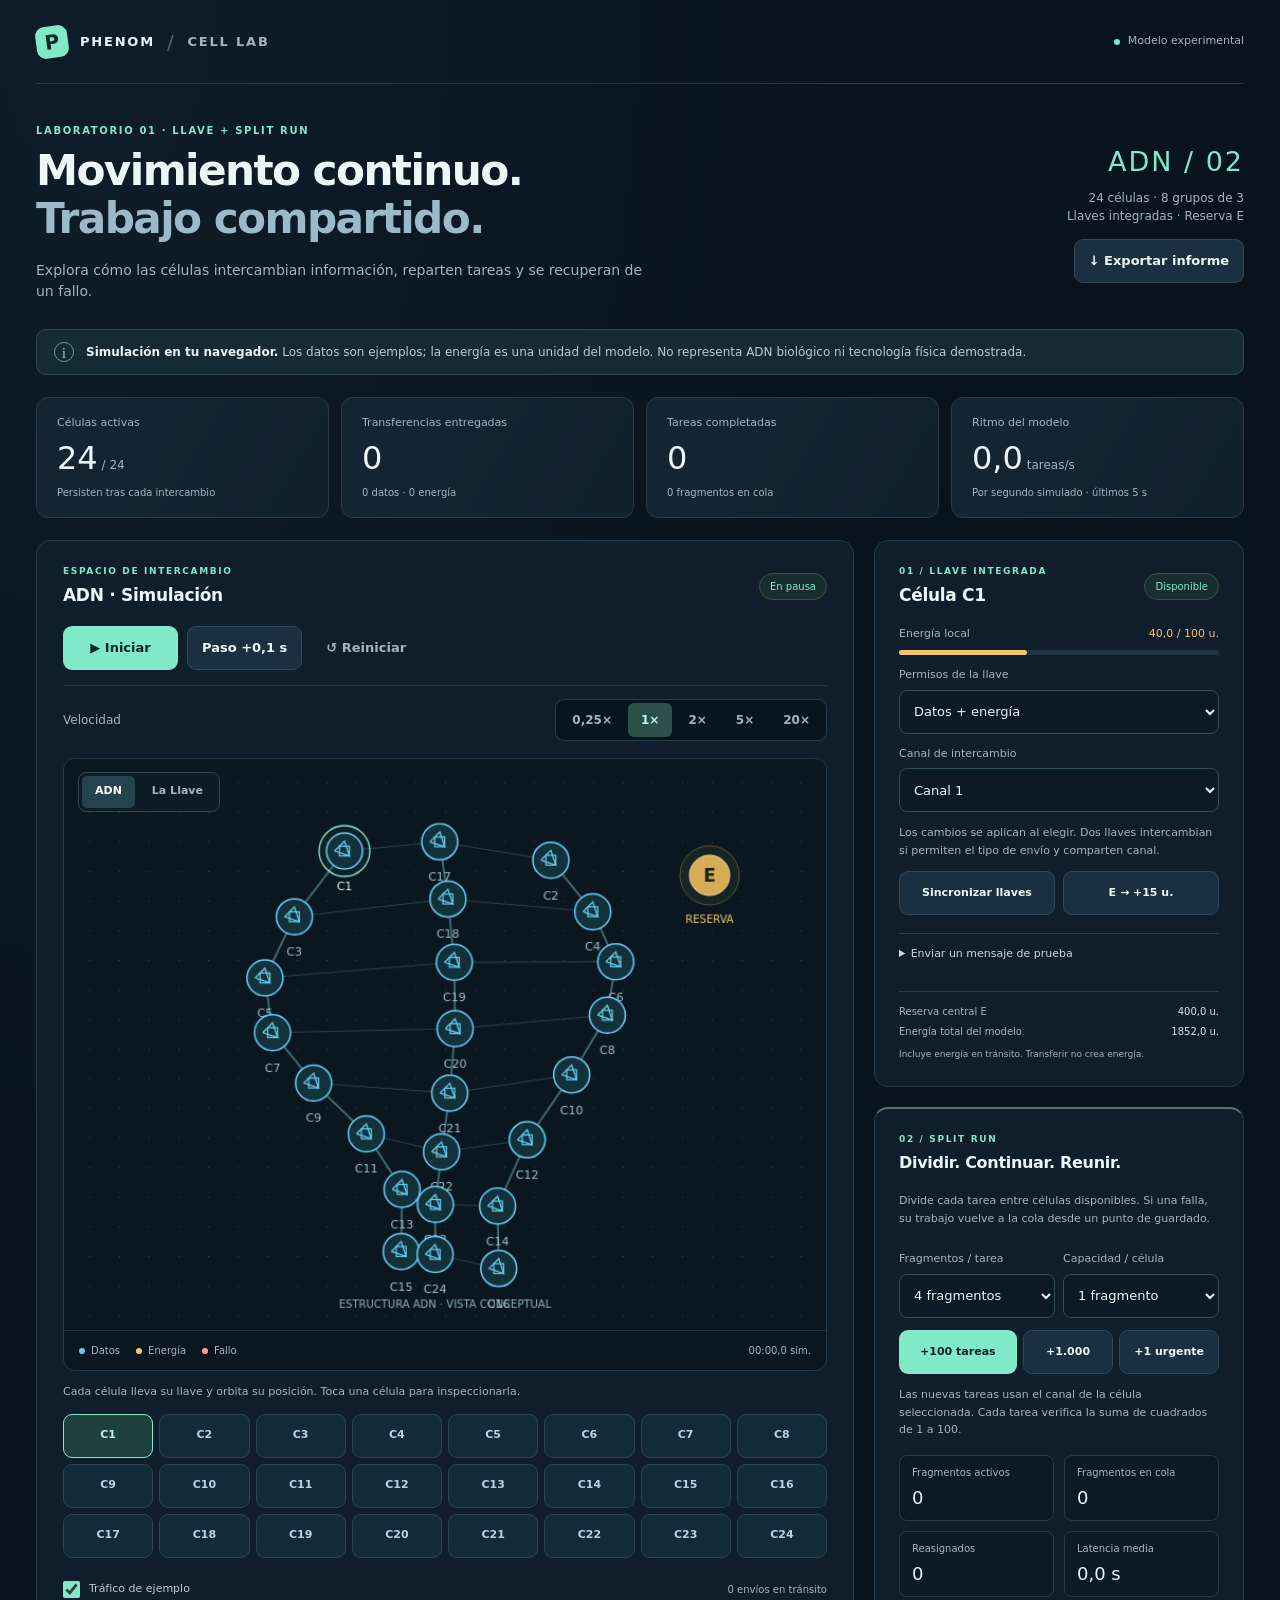
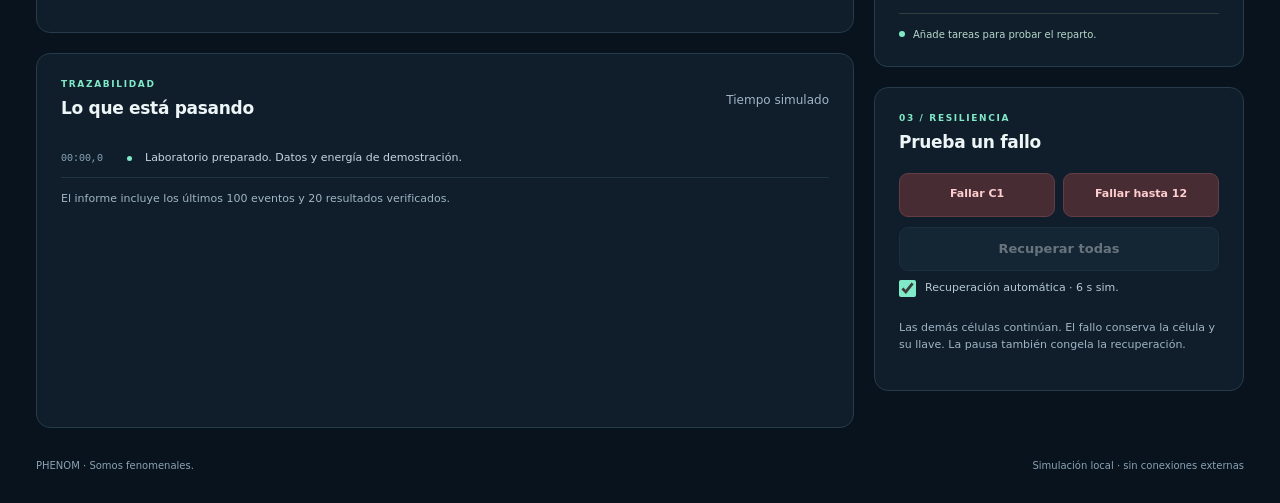
==== commit 77237e8b: "feat: completar ocho grupos de tres células en Phenom ADN Conserva C1–C16 y añade C17–C24 como terce" ====
--- a/adn_datos_reales.html
+++ b/adn_datos_reales.html
@@ -20,11 +20,11 @@
     </header>
     <section class="hero">
       <div><p class="eyebrow">LABORATORIO 01 · LLAVE + SPLIT RUN</p><h1>Movimiento continuo.<br><span>Trabajo compartido.</span></h1><p class="intro">Explora cómo las células intercambian información, reparten tareas y se recuperan de un fallo.</p></div>
-      <div class="hero-aside"><div class="version">ADN / 02</div><p>16 células · 8 pares<br>Llaves integradas · Reserva E</p><button id="export" class="secondary">↓ Exportar informe</button></div>
+      <div class="hero-aside"><div class="version">ADN / 02</div><p>24 células · 8 grupos de 3<br>Llaves integradas · Reserva E</p><button id="export" class="secondary">↓ Exportar informe</button></div>
     </section>
     <div class="notice"><span class="notice-icon" aria-hidden="true">i</span><p><strong>Simulación en tu navegador.</strong> Los datos son ejemplos; la energía es una unidad del modelo. No representa ADN biológico ni tecnología física demostrada.</p></div>
     <section class="metrics" aria-label="Métricas de la simulación">
-      <div class="metric"><span>Células activas</span><strong><b id="active">16</b><small> / 16</small></strong><span class="metric-foot">Persisten tras cada intercambio</span></div>
+      <div class="metric"><span>Células activas</span><strong><b id="active">24</b><small> / <span id="cell-total">24</span></small></strong><span class="metric-foot">Persisten tras cada intercambio</span></div>
       <div class="metric"><span>Transferencias entregadas</span><strong id="transfers">0</strong><span class="metric-foot" id="transfer-detail">0 datos · 0 energía</span></div>
       <div class="metric"><span>Tareas completadas</span><strong id="completed">0</strong><span class="metric-foot" id="task-detail">0 fragmentos en cola</span></div>
       <div class="metric"><span>Ritmo del modelo</span><strong><b id="rate">0,0</b><small> tareas/s</small></strong><span class="metric-foot">Por segundo simulado · últimos 5 s</span></div>
@@ -73,7 +73,7 @@
         </section>
         <section class="panel" aria-labelledby="fault-title">
           <div class="panel-title"><div><p class="eyebrow">03 / RESILIENCIA</p><h2 id="fault-title">Prueba un fallo</h2></div></div>
-          <div class="two-buttons"><button id="fail-selected" class="danger">Fallar C1</button><button id="fail-half" class="danger">Fallar hasta 8</button></div>
+          <div class="two-buttons"><button id="fail-selected" class="danger">Fallar C1</button><button id="fail-half" class="danger">Fallar hasta 12</button></div>
           <button id="recover" class="secondary full">Recuperar todas</button>
           <label class="check"><input id="auto-recovery" type="checkbox" checked> Recuperación automática · 6 s sim.</label>
           <p class="hint">Las demás células continúan. El fallo conserva la célula y su llave. La pausa también congela la recuperación.</p>
